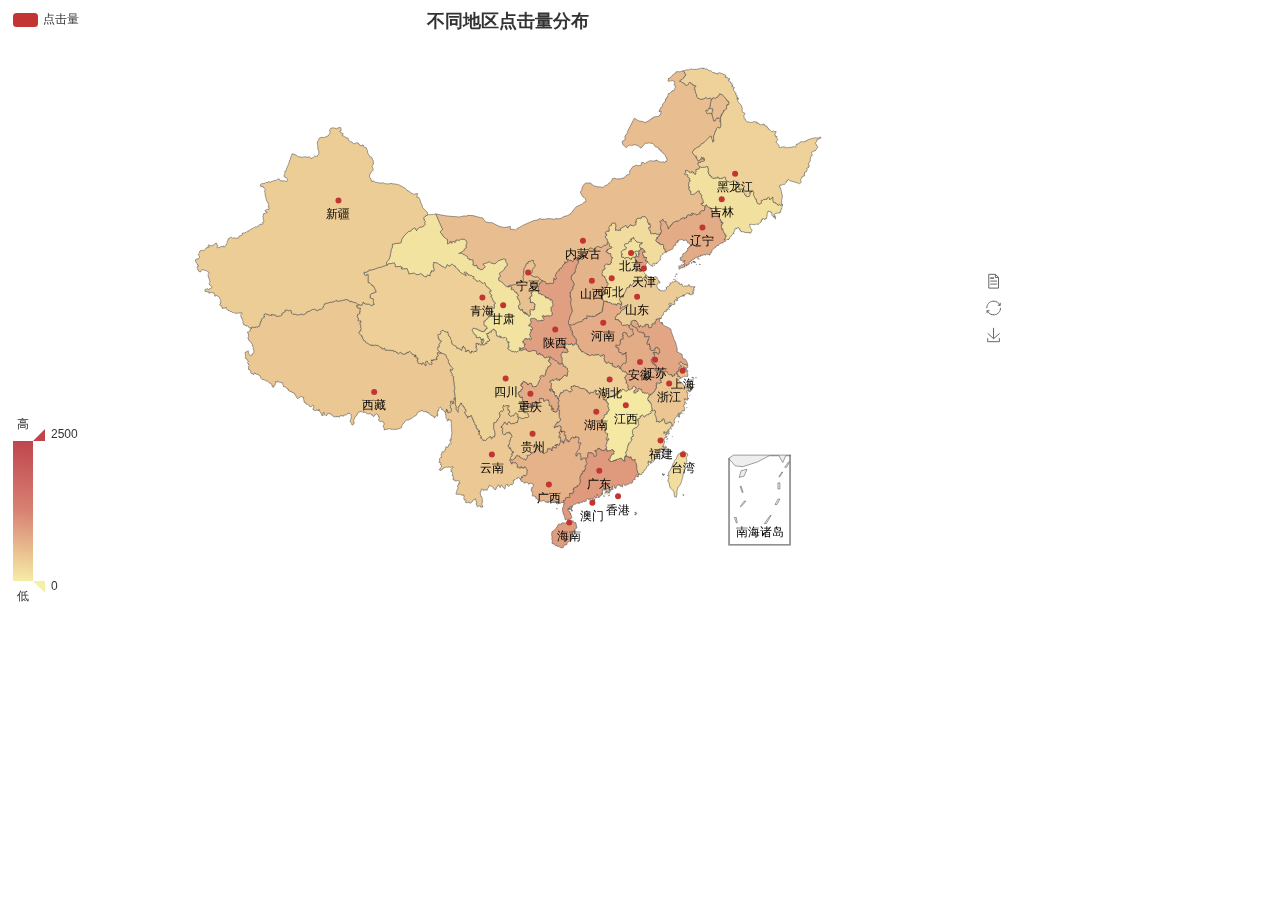
==== WebContent/echart.html @ 058d5fea "add map" ====
<!DOCTYPE html>
<html>

	<head>
		<meta charset="UTF-8">
		<title></title>
		<script type="text/javascript" src="js/jquery.min.js"></script>
		<script type="text/javascript" src="js/echarts.min.js"></script>
		<script type="text/javascript" src="js/china.js"></script>
	</head>

	<body>
		<div id="main" style="width: 1000px;height: 600px;"></div>
		<script>
			drawAdMap();
			function drawAdMap() {
				// 基于准备好的dom，初始化echarts图表
				var myChart = echarts.init(document.getElementById('main'));
				option = {
					title: {
						text: "不同地区点击量分布",
						x: 'center'
					},
					tooltip: { //tooltip提示框，鼠标悬浮交互时的信息提示
						trigger: 'item' //触发类型，默认数据触发，见下图，可选为：'item' | 'axis'
					},
					legend: { //legend图例
						orient: 'vertical', //布局方式，默认为水平布局，可选为：'horizontal' | 'vertical'
						x: 'left',
						data: ['点击量'] //图例内容数组
					},
					dataRange: { //dataRange值域选择
						min: 0, //指定的最小值，eg: 0，默认无，必须参数，唯有指定了splitList时可缺省min。
						max: 2500,
						x: 'left', //水平安放位置，默认为全图左对齐，可选为：'center' | 'left' | 'right' | {number}（x坐标，单位px）
						y: 'bottom', //垂直安放位置，默认为全图底部，可选为：'top' | 'bottom' | 'center' | {number}（y坐标，单位px）
						text: ['高', '低'], // 文本，默认为数值文本
						calculable: true //是否启用值域漫游，启用后无视splitNumber和splitList，值域显示为线性渐变
					},
					toolbox: { //toolbox
						show: true,
						orient: 'vertical', //布局方式，默认为水平布局，可选为：'horizontal' | 'vertical'
						x: 'right',
						y: 'center',
						feature: {
							mark: {
								show: true
							},
							dataView: {
								show: true,
								readOnly: false
							},
							restore: {
								show: true
							},
							saveAsImage: {
								show: true
							}
						}
					},
					roamController: { //缩放漫游组件
						show: true,
						x: 'right',
						mapTypeControl: { //必须，指定漫游组件可控地图类型，如：{ china: true }
							'china': true
						}
					},
					//series : eval("[" + dataStr + "]")
					series: [ //通用,驱动图表生成的数据内容数组，数组中每一项为一个系列的选项及数据，其中个别选项仅在部分图表类型中有效
						{
							name: '点击量',
							type: 'map',
							mapType: 'china',
							itemStyle: {
								normal: {
									label: {
										show: true
									}
								},
								emphasis: {
									label: {
										show: true
									}
								}
							},
							data: [{
								name: '北京',
								value: Math.round(Math.random() * 1000)
							}, {
								name: '天津',
								value: Math.round(Math.random() * 1000)
							}, {
								name: '上海',
								value: Math.round(Math.random() * 1000)
							}, {
								name: '重庆',
								value: Math.round(Math.random() * 1000)
							}, {
								name: '河北',
								value: Math.round(Math.random() * 1000)
							}, {
								name: '河南',
								value: Math.round(Math.random() * 1000)
							}, {
								name: '云南',
								value: Math.round(Math.random() * 1000)
							}, {
								name: '辽宁',
								value: Math.round(Math.random() * 1000)
							}, {
								name: '黑龙江',
								value: Math.round(Math.random() * 1000)
							}, {
								name: '湖南',
								value: Math.round(Math.random() * 1000)
							}, {
								name: '安徽',
								value: Math.round(Math.random() * 1000)
							}, {
								name: '山东',
								value: Math.round(Math.random() * 1000)
							}, {
								name: '新疆',
								value: Math.round(Math.random() * 1000)
							}, {
								name: '江苏',
								value: Math.round(Math.random() * 1000)
							}, {
								name: '浙江',
								value: Math.round(Math.random() * 1000)
							}, {
								name: '江西',
								value: Math.round(Math.random() * 1000)
							}, {
								name: '湖北',
								value: Math.round(Math.random() * 1000)
							}, {
								name: '广西',
								value: Math.round(Math.random() * 1000)
							}, {
								name: '甘肃',
								value: Math.round(Math.random() * 1000)
							}, {
								name: '山西',
								value: Math.round(Math.random() * 1000)
							}, {
								name: '内蒙古',
								value: Math.round(Math.random() * 1000)
							}, {
								name: '陕西',
								value: Math.round(Math.random() * 1000)
							}, {
								name: '吉林',
								value: Math.round(Math.random() * 1000)
							}, {
								name: '福建',
								value: Math.round(Math.random() * 1000)
							}, {
								name: '贵州',
								value: Math.round(Math.random() * 1000)
							}, {
								name: '广东',
								value: Math.round(Math.random() * 1000)
							}, {
								name: '青海',
								value: Math.round(Math.random() * 1000)
							}, {
								name: '西藏',
								value: Math.round(Math.random() * 1000)
							}, {
								name: '四川',
								value: Math.round(Math.random() * 1000)
							}, {
								name: '宁夏',
								value: Math.round(Math.random() * 1000)
							}, {
								name: '海南',
								value: Math.round(Math.random() * 1000)
							}, {
								name: '台湾',
								value: Math.round(Math.random() * 1000)
							}, {
								name: '香港',
								value: Math.round(Math.random() * 1000)
							}, {
								name: '澳门',
								value: Math.round(Math.random() * 1000)
							}]
						}
					]
				};

				// 为echarts对象加载数据
				myChart.setOption(option);

			}
		</script>
	</body>

</html>
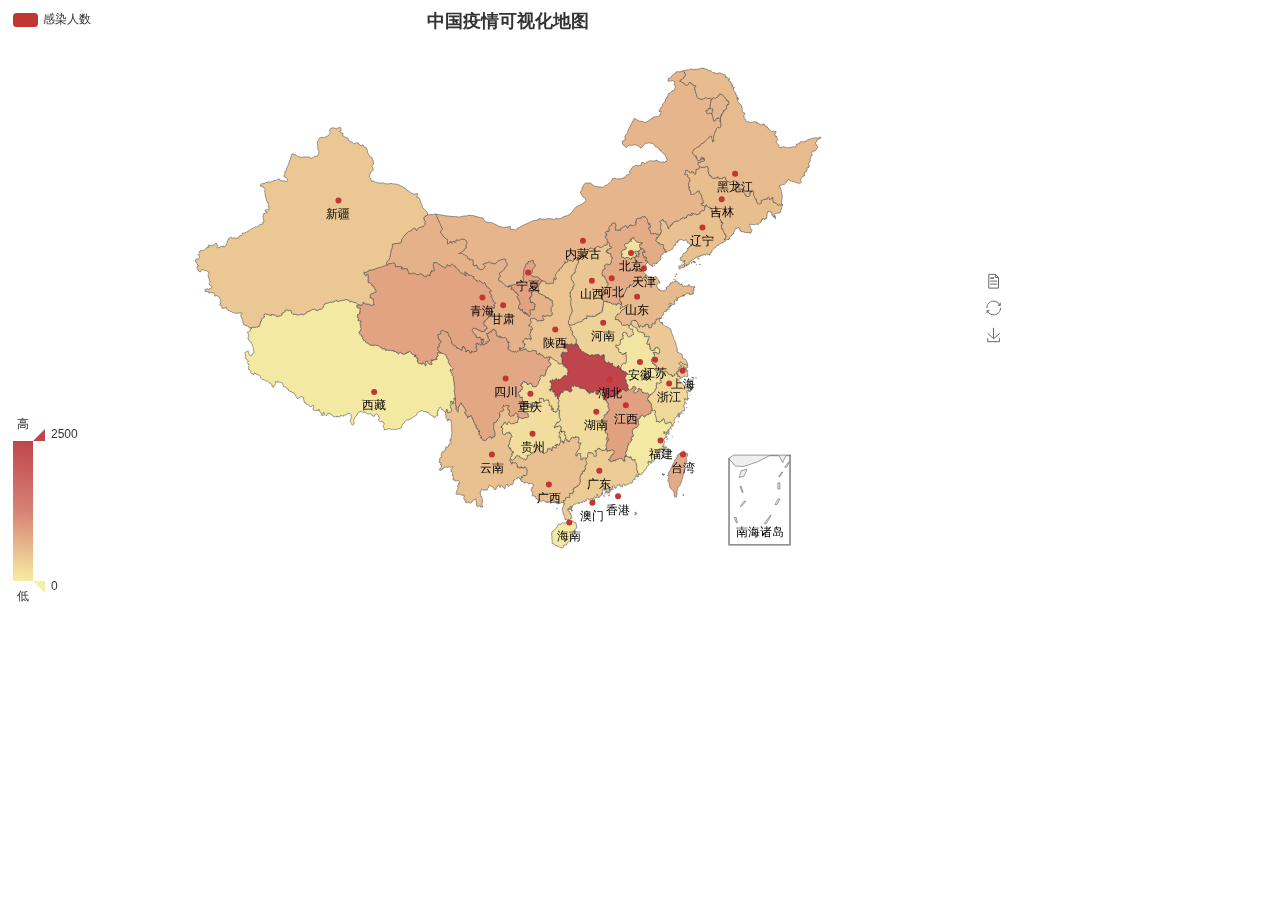
==== commit 91912f5f: "Update echart.html" ====
--- a/WebContent/echart.html
+++ b/WebContent/echart.html
@@ -1,6 +1,5 @@
 <!DOCTYPE html>
 <html>
-
 	<head>
 		<meta charset="UTF-8">
 		<title></title>
@@ -8,38 +7,47 @@
 		<script type="text/javascript" src="js/echarts.min.js"></script>
 		<script type="text/javascript" src="js/china.js"></script>
 	</head>
-
 	<body>
 		<div id="main" style="width: 1000px;height: 600px;"></div>
 		<script>
 			drawAdMap();
 			function drawAdMap() {
-				// 基于准备好的dom，初始化echarts图表
+				/*基于准备好的dom，初始化echarts图表*/
 				var myChart = echarts.init(document.getElementById('main'));
 				option = {
 					title: {
-						text: "不同地区点击量分布",
+						text: "中国疫情可视化地图",
 						x: 'center'
 					},
-					tooltip: { //tooltip提示框，鼠标悬浮交互时的信息提示
-						trigger: 'item' //触发类型，默认数据触发，见下图，可选为：'item' | 'axis'
-					},
-					legend: { //legend图例
-						orient: 'vertical', //布局方式，默认为水平布局，可选为：'horizontal' | 'vertical'
+					tooltip: { 
+						/*tooltip提示框，鼠标悬浮交互时的信息提示,触发类型，默认数据触发，见下图，可选为：'item' | 'axis'*/
+						trigger: 'item'
+					},
+					legend: { 
+						/*legend图例,布局方式，默认为水平布局，可选为：'horizontal' | 'vertical',date[]图例内容数组*/
+						orient: 'vertical', 
 						x: 'left',
-						data: ['点击量'] //图例内容数组
-					},
-					dataRange: { //dataRange值域选择
-						min: 0, //指定的最小值，eg: 0，默认无，必须参数，唯有指定了splitList时可缺省min。
+						data: ['感染人数']
+					},
+					dataRange: { 
+						/*dataRange值域选择
+						min:指定的最小值，eg: 0，默认无，必须参数，唯有指定了splitList时可缺省min。
+						x:水平安放位置，默认为全图左对齐，可选为：'center' | 'left' | 'right' | {number}（x坐标，单位px）
+						y:垂直安放位置，默认为全图底部，可选为：'top' | 'bottom' | 'center' | {number}（y坐标，单位px）
+						text:文本，默认为数值文本
+						calculable:是否启用值域漫游，启用后无视splitNumber和splitList，值域显示为线性渐变
+						*/
+						min: 0, 
 						max: 2500,
-						x: 'left', //水平安放位置，默认为全图左对齐，可选为：'center' | 'left' | 'right' | {number}（x坐标，单位px）
-						y: 'bottom', //垂直安放位置，默认为全图底部，可选为：'top' | 'bottom' | 'center' | {number}（y坐标，单位px）
-						text: ['高', '低'], // 文本，默认为数值文本
-						calculable: true //是否启用值域漫游，启用后无视splitNumber和splitList，值域显示为线性渐变
-					},
-					toolbox: { //toolbox
+						x: 'left', 
+						y: 'bottom', 
+						text: ['高', '低'], 
+						calculable: true
+					},
+					toolbox: { 
+						/*orient:布局方式，默认为水平布局，可选为：'horizontal' | 'vertical'*/
 						show: true,
-						orient: 'vertical', //布局方式，默认为水平布局，可选为：'horizontal' | 'vertical'
+						orient: 'vertical',
 						x: 'right',
 						y: 'center',
 						feature: {
@@ -58,17 +66,18 @@
 							}
 						}
 					},
-					roamController: { //缩放漫游组件
+					roamController: {
+						/*缩放漫游组件,mapYtpeControl:指定漫游组件可控地图类型，如：{ china: true }*/
 						show: true,
 						x: 'right',
-						mapTypeControl: { //必须，指定漫游组件可控地图类型，如：{ china: true }
+						mapTypeControl: { 
 							'china': true
 						}
 					},
-					//series : eval("[" + dataStr + "]")
-					series: [ //通用,驱动图表生成的数据内容数组，数组中每一项为一个系列的选项及数据，其中个别选项仅在部分图表类型中有效
+					/*series : eval("[" + dataStr + "]")*/
+					series: [ /*通用,驱动图表生成的数据内容数组，数组中每一项为一个系列的选项及数据，其中个别选项仅在部分图表类型中有效*/
 						{
-							name: '点击量',
+							name: '感染人数',
 							type: 'map',
 							mapType: 'china',
 							itemStyle: {
@@ -133,7 +142,7 @@
 								value: Math.round(Math.random() * 1000)
 							}, {
 								name: '湖北',
-								value: Math.round(Math.random() * 1000)
+								value: 20000
 							}, {
 								name: '广西',
 								value: Math.round(Math.random() * 1000)
@@ -189,12 +198,9 @@
 						}
 					]
 				};
-
-				// 为echarts对象加载数据
+				/*为echarts对象加载数据*/
 				myChart.setOption(option);
-
 			}
 		</script>
 	</body>
-
 </html>
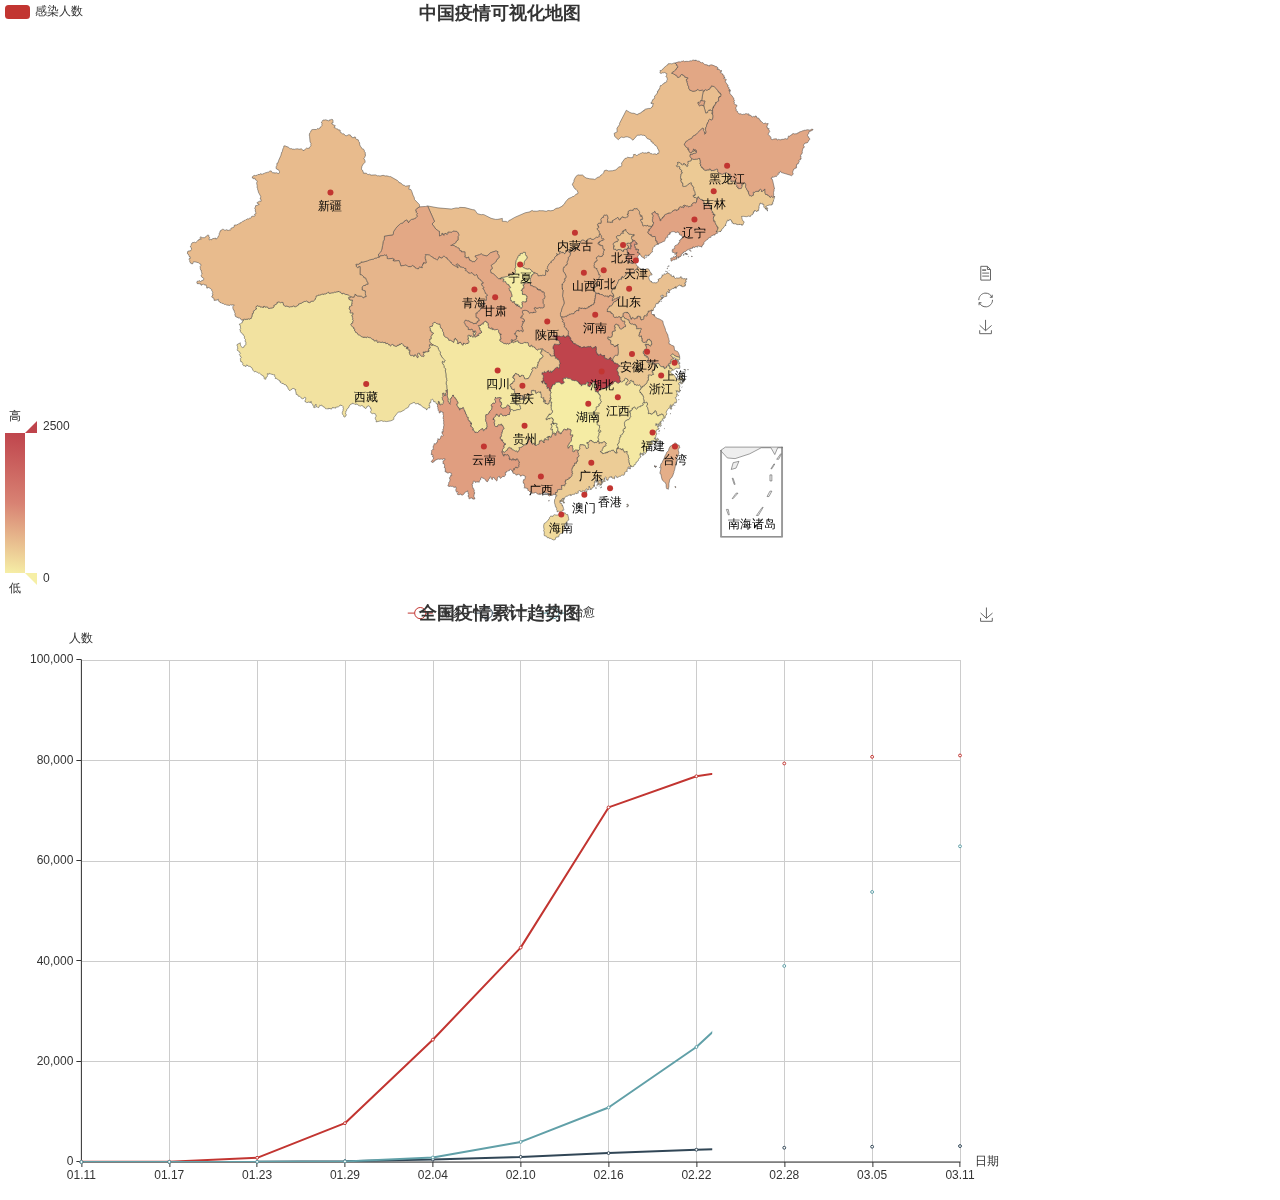
==== commit 041324af: "update echart and add some js files" ====
--- a/WebContent/echart.html
+++ b/WebContent/echart.html
@@ -7,200 +7,11 @@
 		<script type="text/javascript" src="js/echarts.min.js"></script>
 		<script type="text/javascript" src="js/china.js"></script>
 	</head>
-	<body>
+	<body style="height: 100%; margin: 0">
+	
 		<div id="main" style="width: 1000px;height: 600px;"></div>
-		<script>
-			drawAdMap();
-			function drawAdMap() {
-				/*基于准备好的dom，初始化echarts图表*/
-				var myChart = echarts.init(document.getElementById('main'));
-				option = {
-					title: {
-						text: "中国疫情可视化地图",
-						x: 'center'
-					},
-					tooltip: { 
-						/*tooltip提示框，鼠标悬浮交互时的信息提示,触发类型，默认数据触发，见下图，可选为：'item' | 'axis'*/
-						trigger: 'item'
-					},
-					legend: { 
-						/*legend图例,布局方式，默认为水平布局，可选为：'horizontal' | 'vertical',date[]图例内容数组*/
-						orient: 'vertical', 
-						x: 'left',
-						data: ['感染人数']
-					},
-					dataRange: { 
-						/*dataRange值域选择
-						min:指定的最小值，eg: 0，默认无，必须参数，唯有指定了splitList时可缺省min。
-						x:水平安放位置，默认为全图左对齐，可选为：'center' | 'left' | 'right' | {number}（x坐标，单位px）
-						y:垂直安放位置，默认为全图底部，可选为：'top' | 'bottom' | 'center' | {number}（y坐标，单位px）
-						text:文本，默认为数值文本
-						calculable:是否启用值域漫游，启用后无视splitNumber和splitList，值域显示为线性渐变
-						*/
-						min: 0, 
-						max: 2500,
-						x: 'left', 
-						y: 'bottom', 
-						text: ['高', '低'], 
-						calculable: true
-					},
-					toolbox: { 
-						/*orient:布局方式，默认为水平布局，可选为：'horizontal' | 'vertical'*/
-						show: true,
-						orient: 'vertical',
-						x: 'right',
-						y: 'center',
-						feature: {
-							mark: {
-								show: true
-							},
-							dataView: {
-								show: true,
-								readOnly: false
-							},
-							restore: {
-								show: true
-							},
-							saveAsImage: {
-								show: true
-							}
-						}
-					},
-					roamController: {
-						/*缩放漫游组件,mapYtpeControl:指定漫游组件可控地图类型，如：{ china: true }*/
-						show: true,
-						x: 'right',
-						mapTypeControl: { 
-							'china': true
-						}
-					},
-					/*series : eval("[" + dataStr + "]")*/
-					series: [ /*通用,驱动图表生成的数据内容数组，数组中每一项为一个系列的选项及数据，其中个别选项仅在部分图表类型中有效*/
-						{
-							name: '感染人数',
-							type: 'map',
-							mapType: 'china',
-							itemStyle: {
-								normal: {
-									label: {
-										show: true
-									}
-								},
-								emphasis: {
-									label: {
-										show: true
-									}
-								}
-							},
-							data: [{
-								name: '北京',
-								value: Math.round(Math.random() * 1000)
-							}, {
-								name: '天津',
-								value: Math.round(Math.random() * 1000)
-							}, {
-								name: '上海',
-								value: Math.round(Math.random() * 1000)
-							}, {
-								name: '重庆',
-								value: Math.round(Math.random() * 1000)
-							}, {
-								name: '河北',
-								value: Math.round(Math.random() * 1000)
-							}, {
-								name: '河南',
-								value: Math.round(Math.random() * 1000)
-							}, {
-								name: '云南',
-								value: Math.round(Math.random() * 1000)
-							}, {
-								name: '辽宁',
-								value: Math.round(Math.random() * 1000)
-							}, {
-								name: '黑龙江',
-								value: Math.round(Math.random() * 1000)
-							}, {
-								name: '湖南',
-								value: Math.round(Math.random() * 1000)
-							}, {
-								name: '安徽',
-								value: Math.round(Math.random() * 1000)
-							}, {
-								name: '山东',
-								value: Math.round(Math.random() * 1000)
-							}, {
-								name: '新疆',
-								value: Math.round(Math.random() * 1000)
-							}, {
-								name: '江苏',
-								value: Math.round(Math.random() * 1000)
-							}, {
-								name: '浙江',
-								value: Math.round(Math.random() * 1000)
-							}, {
-								name: '江西',
-								value: Math.round(Math.random() * 1000)
-							}, {
-								name: '湖北',
-								value: 20000
-							}, {
-								name: '广西',
-								value: Math.round(Math.random() * 1000)
-							}, {
-								name: '甘肃',
-								value: Math.round(Math.random() * 1000)
-							}, {
-								name: '山西',
-								value: Math.round(Math.random() * 1000)
-							}, {
-								name: '内蒙古',
-								value: Math.round(Math.random() * 1000)
-							}, {
-								name: '陕西',
-								value: Math.round(Math.random() * 1000)
-							}, {
-								name: '吉林',
-								value: Math.round(Math.random() * 1000)
-							}, {
-								name: '福建',
-								value: Math.round(Math.random() * 1000)
-							}, {
-								name: '贵州',
-								value: Math.round(Math.random() * 1000)
-							}, {
-								name: '广东',
-								value: Math.round(Math.random() * 1000)
-							}, {
-								name: '青海',
-								value: Math.round(Math.random() * 1000)
-							}, {
-								name: '西藏',
-								value: Math.round(Math.random() * 1000)
-							}, {
-								name: '四川',
-								value: Math.round(Math.random() * 1000)
-							}, {
-								name: '宁夏',
-								value: Math.round(Math.random() * 1000)
-							}, {
-								name: '海南',
-								value: Math.round(Math.random() * 1000)
-							}, {
-								name: '台湾',
-								value: Math.round(Math.random() * 1000)
-							}, {
-								name: '香港',
-								value: Math.round(Math.random() * 1000)
-							}, {
-								name: '澳门',
-								value: Math.round(Math.random() * 1000)
-							}]
-						}
-					]
-				};
-				/*为echarts对象加载数据*/
-				myChart.setOption(option);
-			}
-		</script>
+		<script type="text/javascript" src="js/chart/map.js"></script>
+		<div id="chart" style="width: 1000px;height: 600px;"></div>
+		<script type="text/javascript" src="js/chart/linechart.js"></script>
 	</body>
 </html>
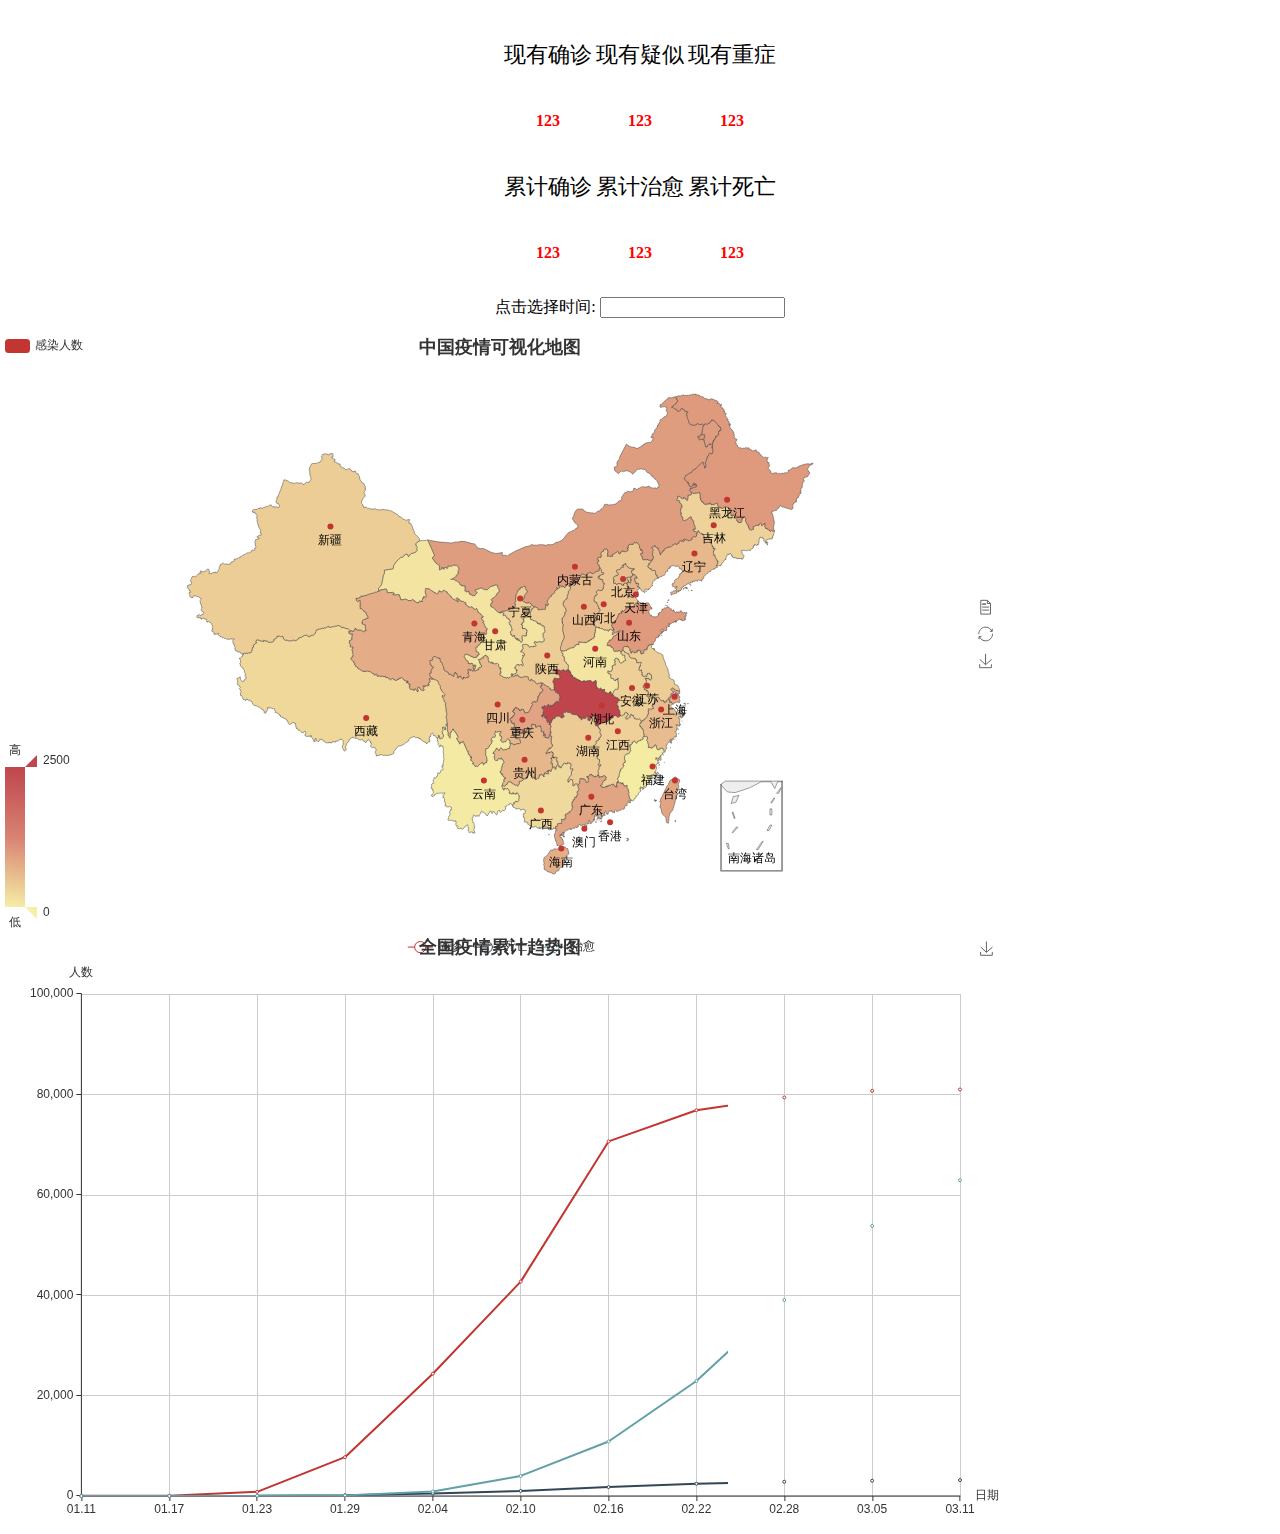
==== commit 2cc2ccf8: "add choose time" ====
--- a/WebContent/echart.html
+++ b/WebContent/echart.html
@@ -3,12 +3,45 @@
 	<head>
 		<meta charset="UTF-8">
 		<title></title>
+		<link rel="stylesheet" href="css/index.css">
 		<script type="text/javascript" src="js/jquery.min.js"></script>
 		<script type="text/javascript" src="js/echarts.min.js"></script>
 		<script type="text/javascript" src="js/china.js"></script>
+		<script type="text/javascript" src="js/My97DatePicker/WdatePicker.js"> </script>
 	</head>
-	<body style="height: 100%; margin: 0">
-	
+	<body class="mybody">
+		
+		<div style="margin-top: 15px">
+            <table style="margin:auto">
+                <tr>
+                    <td><p class="title">现有确诊</p></td>
+                    <td><p class="title">现有疑似</p></td>
+                    <td><p class="title">现有重症</p></td>
+                </tr>
+                <tr>
+                    <td><p class="content" id="">123</p></td>
+                    <td><p class="content" id="">123</p></td>
+                    <td><p class="content" id="">123</p></td>
+                </tr>
+                <tr>
+                    <td><p class="title">累计确诊</p></td>
+                    <td><p class="title">累计治愈</p></td>
+                    <td><p class="title">累计死亡</p></td>
+                </tr>
+                <tr>
+                    <td><p class="content" id="">123</p></td>
+                    <td><p class="content" id="">123</p></td>
+                    <td><p class="content" id="">123</p></td>
+                </tr>
+            </table>
+        </div>
+		
+		
+		<div align="center">
+			<p style="font-family:黑体">点击选择时间:
+				<input type="text"  onClick="WdatePicker()" readonly="readonly"/>
+			</p>
+		</div>
 		<div id="main" style="width: 1000px;height: 600px;"></div>
 		<script type="text/javascript" src="js/chart/map.js"></script>
 		<div id="chart" style="width: 1000px;height: 600px;"></div>
--- a/WebContent/css/index.css
+++ b/WebContent/css/index.css
@@ -0,0 +1,28 @@
+@charset "UTF-8";
+.mybody{
+	height: 100%; 
+	margin: 0;
+}
+
+.table tr td{
+    text-align: center;
+}
+
+.title{
+	font-family:微软雅黑;
+	font-size:22px;
+}
+
+.content{
+	font-family:微软雅黑;
+	font-size:16px;
+	font-weight:bold;
+	text-align:center;
+	color:red;
+}
+
+.change{
+	font-family:微软雅黑;
+	font-size:14px;
+	text-align:center;
+}